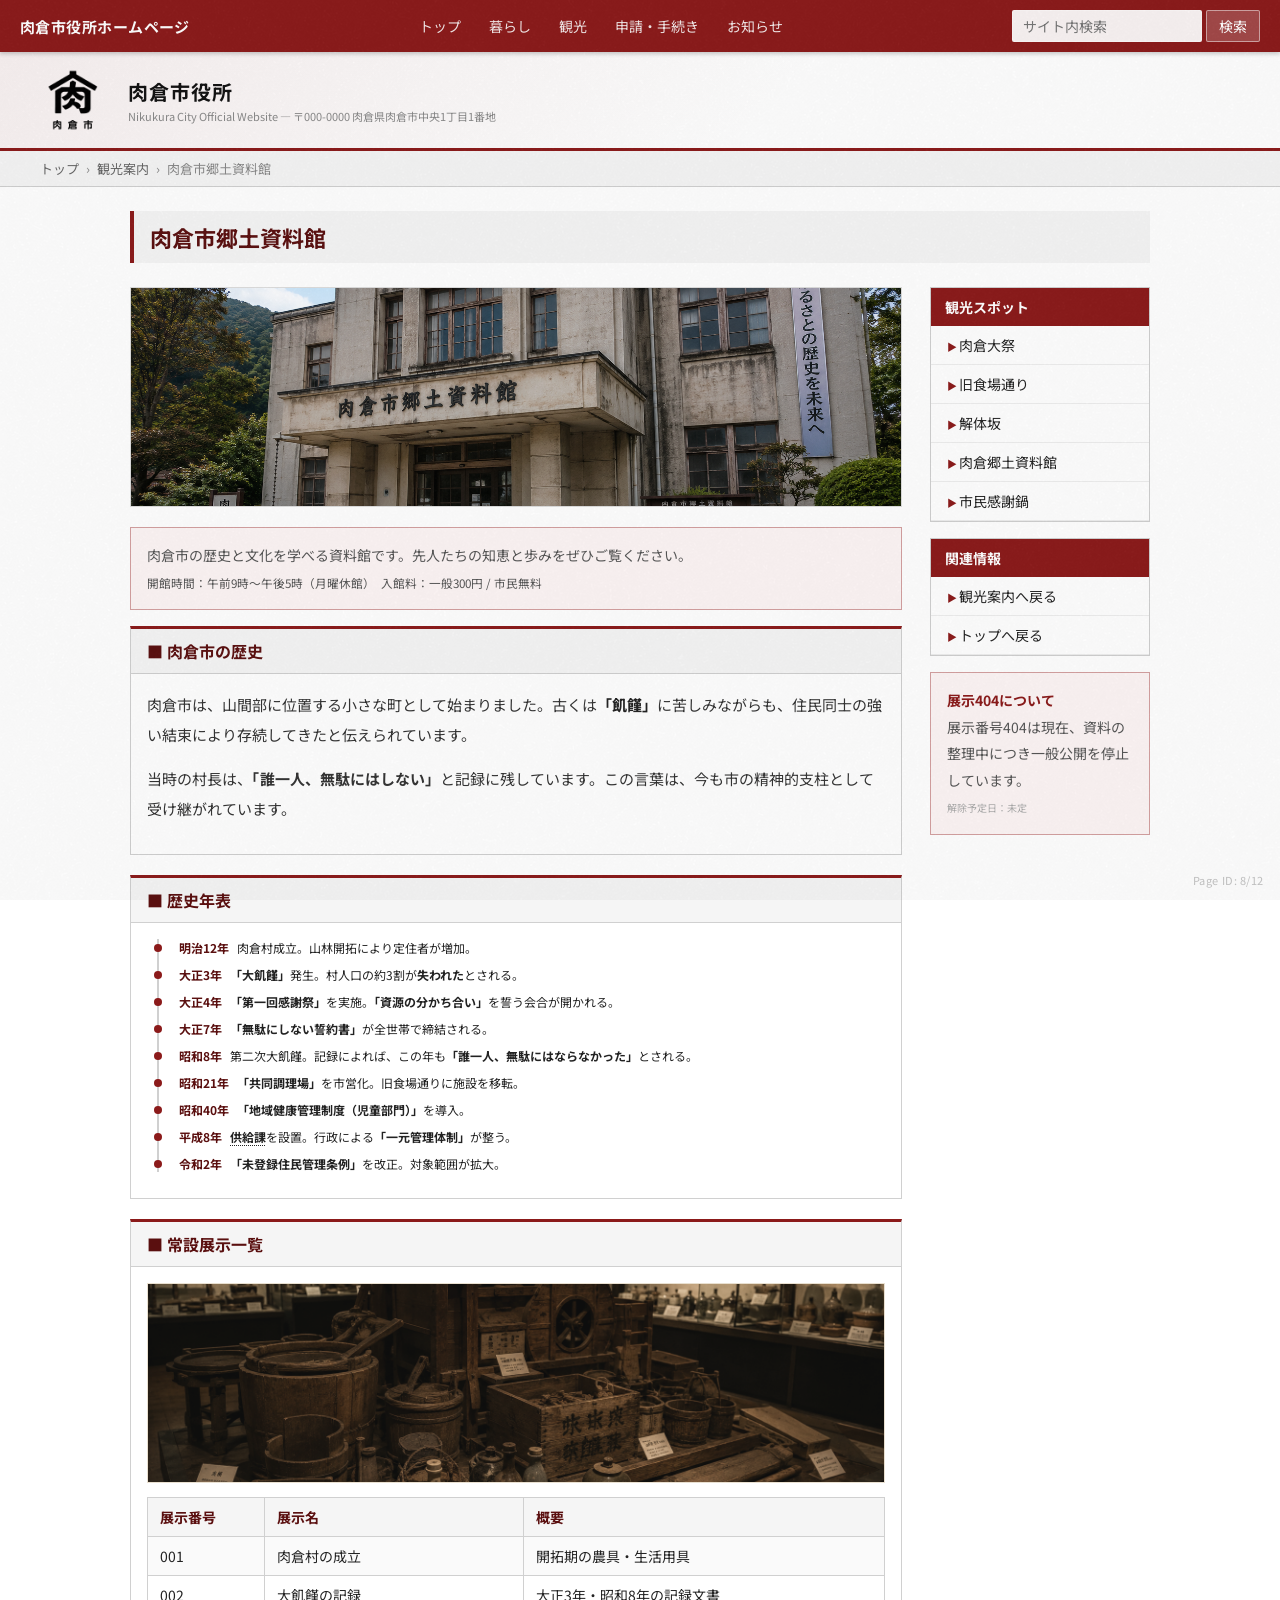
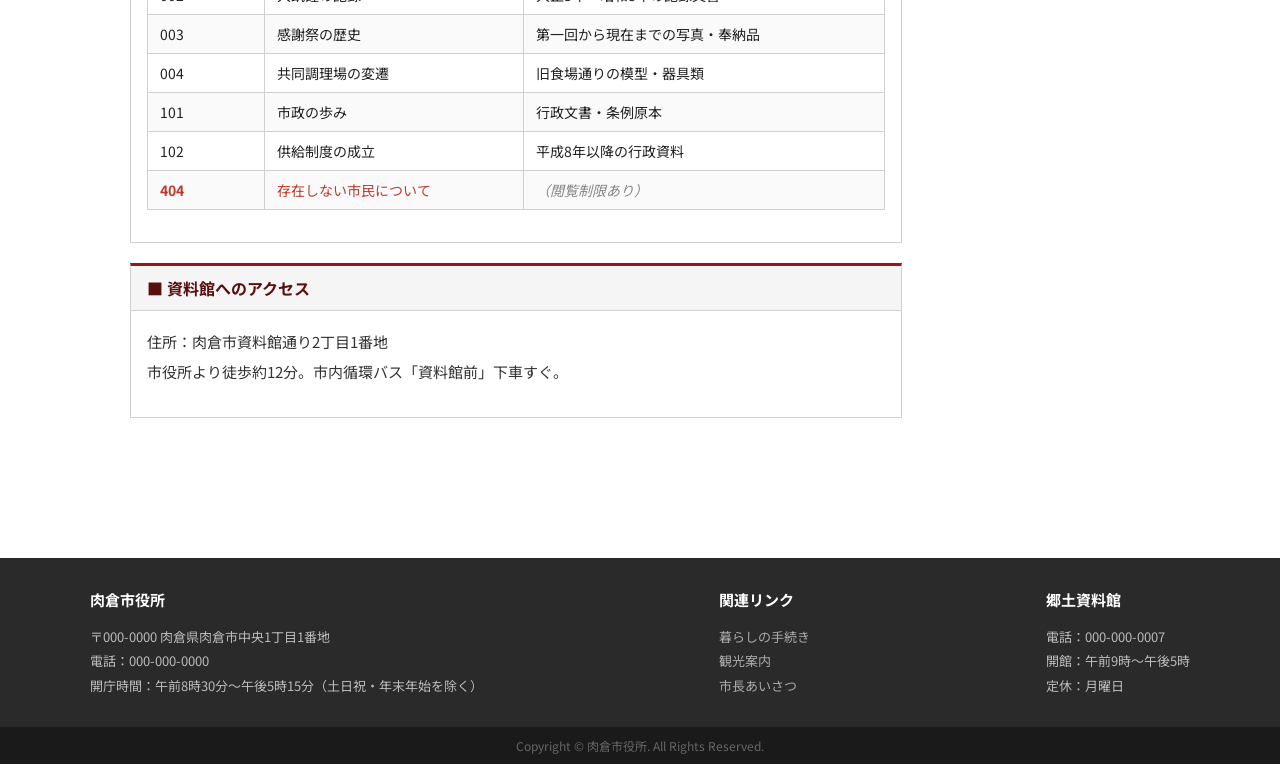
==== archive.html @ 46a36680 "肉倉市役所ホームページ 初回コミット Web ARGサイト「肉倉市役所ホームページ」全12ページ。 HTML/CSS/JSのみで構成。検索キーワードによる隠しページ解放機能付き。  Co-Author" ====
<!DOCTYPE html>
<html lang="ja">
<head>
<meta charset="UTF-8">
<meta name="viewport" content="width=device-width, initial-scale=1.0">
<title>肉倉市郷土資料館｜肉倉市役所</title>
<link rel="stylesheet" href="css/style.css">
<!-- 管理番号: NK-WEB-008 / 担当: 教育課・文化財係 / 公開制限: 検索限定 -->
</head>
<body>

<div id="topbar">
  <a href="index.html" class="site-name" style="text-decoration:none;color:#fff;">肉倉市役所ホームページ</a>
  <nav>
    <a href="index.html">トップ</a>
    <a href="life.html">暮らし</a>
    <a href="tourism.html">観光</a>
    <a href="life.html">申請・手続き</a>
    <a href="index.html#news">お知らせ</a>
  </nav>
  <form id="searchForm">
    <input type="text" id="searchInput" placeholder="サイト内検索">
    <button type="submit">検索</button>
  </form>
</div>

<div id="site-header">
  <a href="index.html" style="display:block;flex-shrink:0;"><img src="img/emblem_b.png" alt="肉倉市章" class="city-emblem-img"></a>
  <div class="header-text">
    <h1>肉倉市役所</h1>
    <p>Nikukura City Official Website — 〒000-0000 肉倉県肉倉市中央1丁目1番地</p>
  </div>
</div>

<div class="breadcrumb">
  <a href="index.html">トップ</a> <span>›</span> <a href="tourism.html">観光案内</a> <span>›</span> 肉倉市郷土資料館
</div>

<div class="page-wrapper">
  <div class="page-title-bar">
    <h2>肉倉市郷土資料館</h2>
  </div>

  <div class="col-layout">
    <div class="main-col">

      <img src="img/archive.png" alt="肉倉市郷土資料館 外観" style="width:100%;height:220px;object-fit:cover;display:block;margin-bottom:20px;border:1px solid #ddd;">
      <div class="notice-box">
        肉倉市の歴史と文化を学べる資料館です。先人たちの知恵と歩みをぜひご覧ください。<br>
        <small>開館時間：午前9時〜午後5時（月曜休館）　入館料：一般300円 / 市民無料</small>
      </div>

      <div class="section-block">
        <h3>■ 肉倉市の歴史</h3>
        <div class="section-content body-text">
          <p>肉倉市は、山間部に位置する小さな町として始まりました。古くは<span class="suspicious">「飢饉」</span>に苦しみながらも、住民同士の強い結束により存続してきたと伝えられています。</p>
          <p>当時の村長は、<strong>「誰一人、無駄にはしない」</strong>と記録に残しています。この言葉は、今も市の精神的支柱として受け継がれています。</p>
        </div>
      </div>

      <div class="section-block">
        <h3>■ 歴史年表</h3>
        <div class="section-content">
          <ul class="timeline">
            <li><span class="year">明治12年</span>肉倉村成立。山林開拓により定住者が増加。</li>
            <li><span class="year">大正3年</span><span class="suspicious">「大飢饉」</span>発生。村人口の約3割が<strong>失われた</strong>とされる。</li>
            <li><span class="year">大正4年</span><span class="suspicious">「第一回感謝祭」</span>を実施。<span class="suspicious">「資源の分かち合い」</span>を誓う会合が開かれる。</li>
            <li><span class="year">大正7年</span><strong>「無駄にしない誓約書」</strong>が全世帯で締結される。</li>
            <li><span class="year">昭和8年</span>第二次大飢饉。記録によれば、この年も<strong>「誰一人、無駄にはならなかった」</strong>とされる。</li>
            <li><span class="year">昭和21年</span><span class="suspicious">「共同調理場」</span>を市営化。旧食場通りに施設を移転。</li>
            <li><span class="year">昭和40年</span><span class="suspicious">「地域健康管理制度（児童部門）」</span>を導入。</li>
            <li><span class="year">平成8年</span><span class="kw">供給課</span>を設置。行政による<span class="suspicious">「一元管理体制」</span>が整う。</li>
            <li><span class="year">令和2年</span><span class="suspicious">「未登録住民管理条例」</span>を改正。対象範囲が拡大。</li>
          </ul>
        </div>
      </div>

      <div class="section-block">
        <h3>■ 常設展示一覧</h3>
        <div class="section-content">
          <img src="img/exhibit.png" alt="展示物の一部（撮影：文化財係）" style="width:100%;height:200px;object-fit:cover;display:block;margin-bottom:14px;border:1px solid #ddd;filter:sepia(0.3)contrast(0.9);">

          <table class="admin-table">
            <tr><th>展示番号</th><th>展示名</th><th>概要</th></tr>
            <tr><td>001</td><td>肉倉村の成立</td><td>開拓期の農具・生活用具</td></tr>
            <tr><td>002</td><td>大飢饉の記録</td><td>大正3年・昭和8年の記録文書</td></tr>
            <tr><td>003</td><td>感謝祭の歴史</td><td>第一回から現在までの写真・奉納品</td></tr>
            <tr><td>004</td><td>共同調理場の変遷</td><td>旧食場通りの模型・器具類</td></tr>
            <tr><td>101</td><td>市政の歩み</td><td>行政文書・条例原本</td></tr>
            <tr><td>102</td><td>供給制度の成立</td><td>平成8年以降の行政資料</td></tr>
            <tr>
              <td style="color:#c0392b;font-weight:700;">404</td>
              <td style="color:#c0392b;">存在しない市民について</td>
              <td style="color:#888;font-style:italic;">（閲覧制限あり）</td>
            </tr>
          </table>
        </div>
      </div>

      <div class="section-block">
        <h3>■ 資料館へのアクセス</h3>
        <div class="section-content body-text">
          <p>住所：肉倉市資料館通り2丁目1番地<br>
          市役所より徒歩約12分。市内循環バス「資料館前」下車すぐ。</p>
        </div>
      </div>

    </div>

    <div class="side-col">
      <div class="side-menu">
        <h4>観光スポット</h4>
        <ul>
          <li><a href="tourism.html">肉倉大祭</a></li>
          <li><a href="tourism.html">旧食場通り</a></li>
          <li><a href="tourism.html">解体坂</a></li>
          <li><a href="#">肉倉郷土資料館</a></li>
          <li><a href="tourism.html">市民感謝鍋</a></li>
        </ul>
      </div>
      <div class="side-menu">
        <h4>関連情報</h4>
        <ul>
          <li><a href="tourism.html">観光案内へ戻る</a></li>
          <li><a href="index.html">トップへ戻る</a></li>
        </ul>
      </div>
      <div class="notice-box">
        <strong>展示404について</strong><br>
        展示番号404は現在、資料の整理中につき一般公開を停止しています。<br>
        <span style="font-size:10px;color:#aaa;">解除予定日：未定</span>
      </div>
    </div>
  </div>

</div>

<footer>
  <div class="footer-inner">
    <div>
      <h4>肉倉市役所</h4>
      〒000-0000 肉倉県肉倉市中央1丁目1番地<br>
      電話：000-000-0000<br>
      開庁時間：午前8時30分〜午後5時15分（土日祝・年末年始を除く）
    </div>
    <div>
      <h4>関連リンク</h4>
      <a href="life.html">暮らしの手続き</a><br>
      <a href="tourism.html">観光案内</a><br>
      <a href="mayor.html">市長あいさつ</a>
    </div>
    <div>
      <h4>郷土資料館</h4>
      電話：000-000-0007<br>
      開館：午前9時〜午後5時<br>
      定休：月曜日
    </div>
  </div>
</footer>
<div class="footer-bottom">Copyright © 肉倉市役所. All Rights Reserved.</div>

<div class="page-number">Page ID: 8/12</div>
<script src="js/search.js"></script>
</body>
</html>
---- css/style.css ----
@import url('https://fonts.googleapis.com/css2?family=Noto+Sans+JP:wght@400;500;700&display=swap');

*, *::before, *::after {
  box-sizing: border-box;
  margin: 0;
  padding: 0;
}

/* ノイズテクスチャを全ページに薄く重ねる */
body::after {
  content: "";
  position: fixed;
  inset: 0;
  background: url('../img/noise.png') repeat;
  opacity: 0.04;
  pointer-events: none;
  z-index: 9990;
}

:root {
  --main: #8b1a1a;
  --main-dark: #5a0f0f;
  --main-light: #c0392b;
  --sub: #f5f5f5;
  --border: #d0d0d0;
  --text: #222;
  --text-light: #555;
  --admin-blue: #1a4f8b;
  --admin-green: #2d6a4f;
  --link: #1a5276;
}

html {
  font-family: "Noto Sans JP", "Yu Gothic", "Meiryo", sans-serif;
  font-size: 16px;
  color: var(--text);
  background: #fff;
}

a {
  color: var(--link);
  text-decoration: none;
}
a:hover {
  text-decoration: underline;
}

/* ===== TOPBAR ===== */
#topbar {
  background: var(--main);
  color: #fff;
  padding: 0 20px;
  display: flex;
  align-items: center;
  justify-content: space-between;
  height: 52px;
  font-size: 14px;
  position: sticky;
  top: 0;
  z-index: 100;
  box-shadow: 0 2px 4px rgba(0,0,0,0.2);
}

#topbar .site-name {
  font-size: 15px;
  font-weight: 700;
  white-space: nowrap;
  color: #fff;
  letter-spacing: 0.03em;
}

#topbar nav {
  display: flex;
  gap: 4px;
  align-items: center;
}

#topbar nav a {
  color: #fff;
  padding: 5px 12px;
  font-size: 14px;
  border-radius: 2px;
  white-space: nowrap;
  opacity: 0.9;
}
#topbar nav a:hover {
  background: rgba(255,255,255,0.15);
  text-decoration: none;
  opacity: 1;
}

/* ===== SEARCH FORM ===== */
#searchForm {
  display: flex;
  align-items: center;
  gap: 4px;
}

#searchInput {
  padding: 5px 10px;
  font-size: 14px;
  border: 1px solid rgba(255,255,255,0.5);
  border-radius: 2px;
  background: rgba(255,255,255,0.95);
  color: #333;
  width: 190px;
  font-family: inherit;
}
#searchInput:focus {
  outline: none;
  border-color: #fff;
  background: #fff;
}

#searchForm button {
  padding: 5px 12px;
  font-size: 14px;
  background: rgba(255,255,255,0.2);
  color: #fff;
  border: 1px solid rgba(255,255,255,0.5);
  border-radius: 2px;
  cursor: pointer;
  font-family: inherit;
}
#searchForm button:hover {
  background: rgba(255,255,255,0.35);
}

/* ===== HEADER BELOW TOPBAR ===== */
#site-header {
  background: linear-gradient(135deg, #f8f1f1 0%, #fff 60%);
  border-bottom: 3px solid var(--main);
  padding: 16px 40px;
  display: flex;
  align-items: center;
  gap: 24px;
}

.city-emblem-img {
  width: 64px;
  height: 64px;
  object-fit: contain;
  display: block;
}

#site-header .header-text h1 {
  font-size: 20px;
  font-weight: 700;
  color: #111;
  letter-spacing: 0.05em;
}
#site-header .header-text p {
  font-size: 11px;
  color: #888;
  margin-top: 2px;
}

/* ===== BREADCRUMB ===== */
.breadcrumb {
  background: var(--sub);
  border-bottom: 1px solid var(--border);
  padding: 8px 40px;
  font-size: 13px;
  color: #888;
}
.breadcrumb a {
  color: #666;
}
.breadcrumb span {
  margin: 0 4px;
}

/* ===== PAGE LAYOUT ===== */
.page-wrapper {
  max-width: 1100px;
  margin: 0 auto;
  padding: 24px 40px 80px;
}

.page-title-bar {
  background: var(--sub);
  border-left: 4px solid var(--main);
  padding: 10px 16px;
  margin-bottom: 24px;
}
.page-title-bar h2 {
  font-size: 22px;
  font-weight: 700;
  color: var(--main-dark);
}

/* ===== TWO COLUMN ===== */
.col-layout {
  display: flex;
  gap: 28px;
}

.main-col {
  flex: 1;
  min-width: 0;
}

.side-col {
  width: 220px;
  flex-shrink: 0;
}

/* ===== SECTION BLOCK ===== */
.section-block {
  border: 1px solid var(--border);
  border-top: 3px solid var(--main);
  margin-bottom: 20px;
  background: #fff;
}
.section-block h3 {
  background: var(--sub);
  border-bottom: 1px solid var(--border);
  padding: 10px 16px;
  font-size: 16px;
  font-weight: 700;
  color: var(--main-dark);
}
.section-block .section-content {
  padding: 16px;
}

/* ===== NEWS LIST ===== */
.news-list {
  list-style: none;
}
.news-list li {
  border-bottom: 1px solid #eee;
  padding: 10px 0;
  display: flex;
  gap: 12px;
  align-items: baseline;
  font-size: 15px;
}
.news-list li:last-child {
  border-bottom: none;
}
.news-list .date {
  color: #777;
  font-size: 13px;
  white-space: nowrap;
}
.news-list .tag {
  font-size: 12px;
  padding: 2px 6px;
  border-radius: 2px;
  white-space: nowrap;
}
.tag-important {
  background: #c0392b;
  color: #fff;
}
.tag-info {
  background: var(--admin-blue);
  color: #fff;
}
.tag-notice {
  background: var(--admin-green);
  color: #fff;
}

/* ===== MAIN VISUAL ===== */
.main-visual {
  background: linear-gradient(180deg, #e8d5d5 0%, #f0e8e8 100%);
  height: 200px;
  display: flex;
  align-items: center;
  justify-content: center;
  border: 1px solid var(--border);
  margin-bottom: 20px;
  position: relative;
  overflow: hidden;
}
.main-visual .catchcopy {
  text-align: center;
  z-index: 1;
}
.main-visual .catchcopy p {
  font-size: 18px;
  font-weight: 700;
  color: var(--main-dark);
  letter-spacing: 0.08em;
  text-shadow: 0 1px 2px rgba(255,255,255,0.8);
}
.main-visual .catchcopy small {
  font-size: 12px;
  color: #666;
  display: block;
  margin-top: 4px;
}
.main-visual::before {
  content: "";
  position: absolute;
  inset: 0;
  background: repeating-linear-gradient(
    90deg,
    transparent,
    transparent 40px,
    rgba(139,26,26,0.03) 40px,
    rgba(139,26,26,0.03) 41px
  );
}

/* ===== CARD GRID ===== */
.card-grid {
  display: grid;
  grid-template-columns: repeat(3, 1fr);
  gap: 14px;
  margin-bottom: 20px;
}

.card {
  border: 1px solid var(--border);
  border-top: 3px solid var(--main);
  padding: 14px;
  background: #fff;
  text-align: center;
}
.card .card-icon {
  font-size: 28px;
  margin-bottom: 8px;
}
.card h4 {
  font-size: 15px;
  font-weight: 700;
  color: var(--main-dark);
  margin-bottom: 6px;
}
.card p {
  font-size: 13px;
  color: #777;
  line-height: 1.7;
}
.card a.card-link {
  display: block;
  margin-top: 8px;
  font-size: 13px;
  color: var(--link);
}

/* ===== SIDE MENU ===== */
.side-menu {
  border: 1px solid var(--border);
  margin-bottom: 16px;
}
.side-menu h4 {
  background: var(--main);
  color: #fff;
  padding: 9px 14px;
  font-size: 14px;
  font-weight: 700;
}
.side-menu ul {
  list-style: none;
}
.side-menu ul li a {
  display: block;
  padding: 9px 16px;
  font-size: 14px;
  border-bottom: 1px solid #eee;
  color: var(--text);
}
.side-menu ul li a::before {
  content: "▶ ";
  font-size: 10px;
  color: var(--main);
}
.side-menu ul li a:hover {
  background: var(--sub);
  text-decoration: none;
}

/* ===== NOTICE BOX ===== */
.notice-box {
  border: 1px solid #d4a0a0;
  background: #fdf5f5;
  padding: 14px 16px;
  margin-bottom: 16px;
  font-size: 14px;
  color: #555;
  line-height: 1.9;
}
.notice-box strong {
  color: var(--main);
}

/* ===== TABLE ===== */
.admin-table {
  width: 100%;
  border-collapse: collapse;
  font-size: 14px;
  margin-bottom: 16px;
}
.admin-table th {
  background: var(--sub);
  border: 1px solid var(--border);
  padding: 9px 12px;
  text-align: left;
  font-weight: 700;
  color: var(--main-dark);
}
.admin-table td {
  border: 1px solid var(--border);
  padding: 9px 12px;
  vertical-align: top;
}
.admin-table tr:nth-child(even) td {
  background: #fafafa;
}

/* ===== BODY TEXT ===== */
.body-text {
  font-size: 15px;
  line-height: 2;
  color: #333;
}
.body-text p {
  margin-bottom: 14px;
}
.body-text ul {
  margin: 10px 0 14px 22px;
}
.body-text ul li {
  margin-bottom: 6px;
}
.body-text h3 {
  font-size: 16px;
  font-weight: 700;
  color: var(--main-dark);
  border-bottom: 1px solid var(--border);
  padding-bottom: 4px;
  margin: 20px 0 12px;
}

/* ===== FOOTER ===== */
footer {
  background: #2a2a2a;
  color: #bbb;
  padding: 28px 40px;
  font-size: 13px;
  line-height: 1.9;
  margin-top: 40px;
}
footer .footer-inner {
  max-width: 1100px;
  margin: 0 auto;
  display: flex;
  justify-content: space-between;
  gap: 40px;
}
footer h4 {
  color: #fff;
  font-size: 15px;
  margin-bottom: 10px;
}
footer a {
  color: #aaa;
}
.footer-bottom {
  background: #1a1a1a;
  text-align: center;
  padding: 10px;
  font-size: 12px;
  color: #666;
}

/* ===== PAGE NUMBER ===== */
.page-number {
  position: fixed;
  right: 16px;
  bottom: 12px;
  font-size: 11px;
  color: #aaa;
  opacity: 0.7;
  letter-spacing: 0.05em;
  z-index: 50;
  user-select: none;
}

/* ===== DOCUMENT STYLE (for hidden pages) ===== */
.doc-header {
  border: 1px solid var(--border);
  background: #f9f9f9;
  padding: 12px 16px;
  margin-bottom: 20px;
  font-size: 11px;
  color: #666;
}
.doc-header .doc-title {
  font-size: 16px;
  font-weight: 700;
  color: #222;
  margin-bottom: 4px;
}
.doc-header .doc-meta {
  display: flex;
  gap: 20px;
  flex-wrap: wrap;
}

.classified-banner {
  background: var(--main);
  color: #fff;
  text-align: center;
  padding: 6px;
  font-size: 11px;
  font-weight: 700;
  letter-spacing: 0.1em;
  margin-bottom: 16px;
}

/* ===== KEYWORD HIGHLIGHT ===== */
/* 検索キーワード：太字＋下線でさりげなく目立たせる */
.kw {
  font-weight: 700;
  text-decoration: underline;
  text-decoration-style: dotted;
  text-underline-offset: 3px;
  color: inherit;
  cursor: default;
}
/* 怪しいワード：鍵カッコ付きで太字 */
.suspicious {
  font-weight: 700;
  color: #222;
}

/* ===== GLITCH / HORROR EFFECTS ===== */
.redtext {
  color: #c0392b;
  font-weight: 700;
}

.faded-text {
  color: #ccc;
  font-size: 11px;
}

.hidden-hint {
  color: #f5f5f5;
  font-size: 11px;
  user-select: text;
  cursor: default;
}
.hidden-hint:hover {
  color: #999;
}

.glitch-text {
  animation: glitch 0.3s infinite;
}

@keyframes glitch {
  0%   { transform: translate(0); }
  25%  { transform: translate(-1px, 1px); }
  50%  { transform: translate(1px, -1px); }
  75%  { transform: translate(-1px, -1px); }
  100% { transform: translate(0); }
}

/* ===== MISSING PAGE EFFECTS ===== */
#missing-content {
  display: none;
}
#missing-deleted-msg {
  text-align: center;
  padding: 60px 20px;
  font-size: 18px;
  color: #999;
}

/* ===== 404 PAGE ===== */
#not404-phase1 {
  text-align: center;
  padding: 60px 20px;
}
#not404-phase1 h2 {
  font-size: 72px;
  color: #ddd;
  font-weight: 700;
}
#not404-phase1 p {
  color: #999;
  font-size: 14px;
  margin-top: 8px;
}

#not404-phase2 {
  display: none;
}

.scan-line {
  position: fixed;
  top: 0;
  left: 0;
  right: 0;
  height: 2px;
  background: rgba(139,26,26,0.4);
  animation: scan 3s linear infinite;
  pointer-events: none;
  z-index: 9999;
  display: none;
}

@keyframes scan {
  from { top: 0; }
  to   { top: 100vh; }
}

.system-alert {
  position: fixed;
  bottom: 48px;
  left: 50%;
  transform: translateX(-50%);
  background: var(--main-dark);
  color: #fff;
  padding: 10px 24px;
  font-size: 12px;
  border: 1px solid var(--main-light);
  z-index: 200;
  display: none;
  white-space: nowrap;
  box-shadow: 0 0 20px rgba(139,26,26,0.6);
  animation: pulse-border 1s infinite;
}
@keyframes pulse-border {
  0%, 100% { border-color: var(--main-light); }
  50%       { border-color: #fff; }
}

/* timeline */
.timeline {
  list-style: none;
  border-left: 2px solid var(--border);
  margin-left: 10px;
  padding-left: 20px;
}
.timeline li {
  position: relative;
  margin-bottom: 10px;
  font-size: 12px;
}
.timeline li::before {
  content: "";
  position: absolute;
  left: -25px;
  top: 5px;
  width: 8px;
  height: 8px;
  border-radius: 50%;
  background: var(--main);
}
.timeline .year {
  font-weight: 700;
  color: var(--main-dark);
  margin-right: 8px;
}

/* log table */
.log-table {
  width: 100%;
  border-collapse: collapse;
  font-size: 14px;
  font-family: "Courier New", monospace;
}
.log-table td {
  padding: 8px 12px;
  border-bottom: 1px solid #eee;
}
.log-table .time {
  color: #888;
  white-space: nowrap;
  width: 70px;
}
.log-table .log-text {
  color: #333;
}
.log-table tr.warning .log-text {
  color: var(--main);
  font-weight: 700;
}

/* missing list */
.missing-table {
  width: 100%;
  border-collapse: collapse;
  font-size: 15px;
}
.missing-table th {
  background: #222;
  color: #fff;
  padding: 10px 14px;
  text-align: left;
}
.missing-table td {
  padding: 10px 14px;
  border-bottom: 1px solid #333;
  background: #111;
  color: #ccc;
}
.missing-table .status-done {
  color: var(--main-light);
}
.missing-table .status-hold {
  color: #aaa;
}
.missing-table .status-unknown {
  color: #555;
}
.missing-table tr.you-row td {
  color: #fff;
  background: #1a0000;
  animation: blink-row 1.5s infinite;
}
@keyframes blink-row {
  0%, 100% { background: #1a0000; }
  50%       { background: #2a0000; }
}

/* internal doc */
.internal-warning {
  border: 2px solid var(--main);
  padding: 14px;
  background: #fff8f8;
  margin-bottom: 20px;
  font-size: 14px;
  color: #333;
}
.internal-warning strong {
  display: block;
  font-size: 16px;
  color: var(--main);
  margin-bottom: 6px;
}

.directive-list {
  list-style: none;
  border: 1px solid #ddd;
  font-size: 14px;
}
.directive-list li {
  padding: 12px 16px;
  border-bottom: 1px solid #eee;
  line-height: 1.9;
}
.directive-list li:last-child {
  border-bottom: none;
}
.directive-num {
  display: inline-block;
  background: var(--main);
  color: #fff;
  font-size: 12px;
  padding: 2px 8px;
  margin-right: 8px;
  border-radius: 2px;
}

/* phase2 content for not404 */
.checklist {
  list-style: none;
  font-size: 13px;
  font-family: "Courier New", monospace;
  margin: 12px 0;
  color: #444;
}
.checklist li {
  padding: 4px 0;
  border-bottom: 1px solid #eee;
}
.checklist li::before {
  content: "✓ ";
  color: var(--main);
}

.result-box {
  background: #111;
  color: #ccc;
  padding: 16px;
  font-family: "Courier New", monospace;
  font-size: 12px;
  margin: 16px 0;
  border-left: 3px solid var(--main);
}
.result-box .result-label {
  color: #888;
  margin-bottom: 4px;
}
.result-box .result-value {
  color: #ff6b6b;
  font-size: 14px;
  font-weight: 700;
}

/* search-none */
.search-none-box {
  text-align: center;
  padding: 60px 20px;
}
.search-none-box h2 {
  font-size: 18px;
  color: #555;
  margin-bottom: 12px;
}
.search-none-box p {
  font-size: 13px;
  color: #888;
  margin-bottom: 6px;
}
.search-none-box .ominous {
  font-size: 12px;
  color: #bbb;
  margin-top: 20px;
  font-style: italic;
}

/* responsive rough */
@media (max-width: 700px) {
  .col-layout { flex-direction: column; }
  .side-col { width: 100%; }
  .card-grid { grid-template-columns: 1fr 1fr; }
  .page-wrapper { padding: 16px 16px 80px; }
  #site-header { padding: 12px 16px; }
  #topbar nav { display: none; }
  #searchInput { width: 110px; }
}
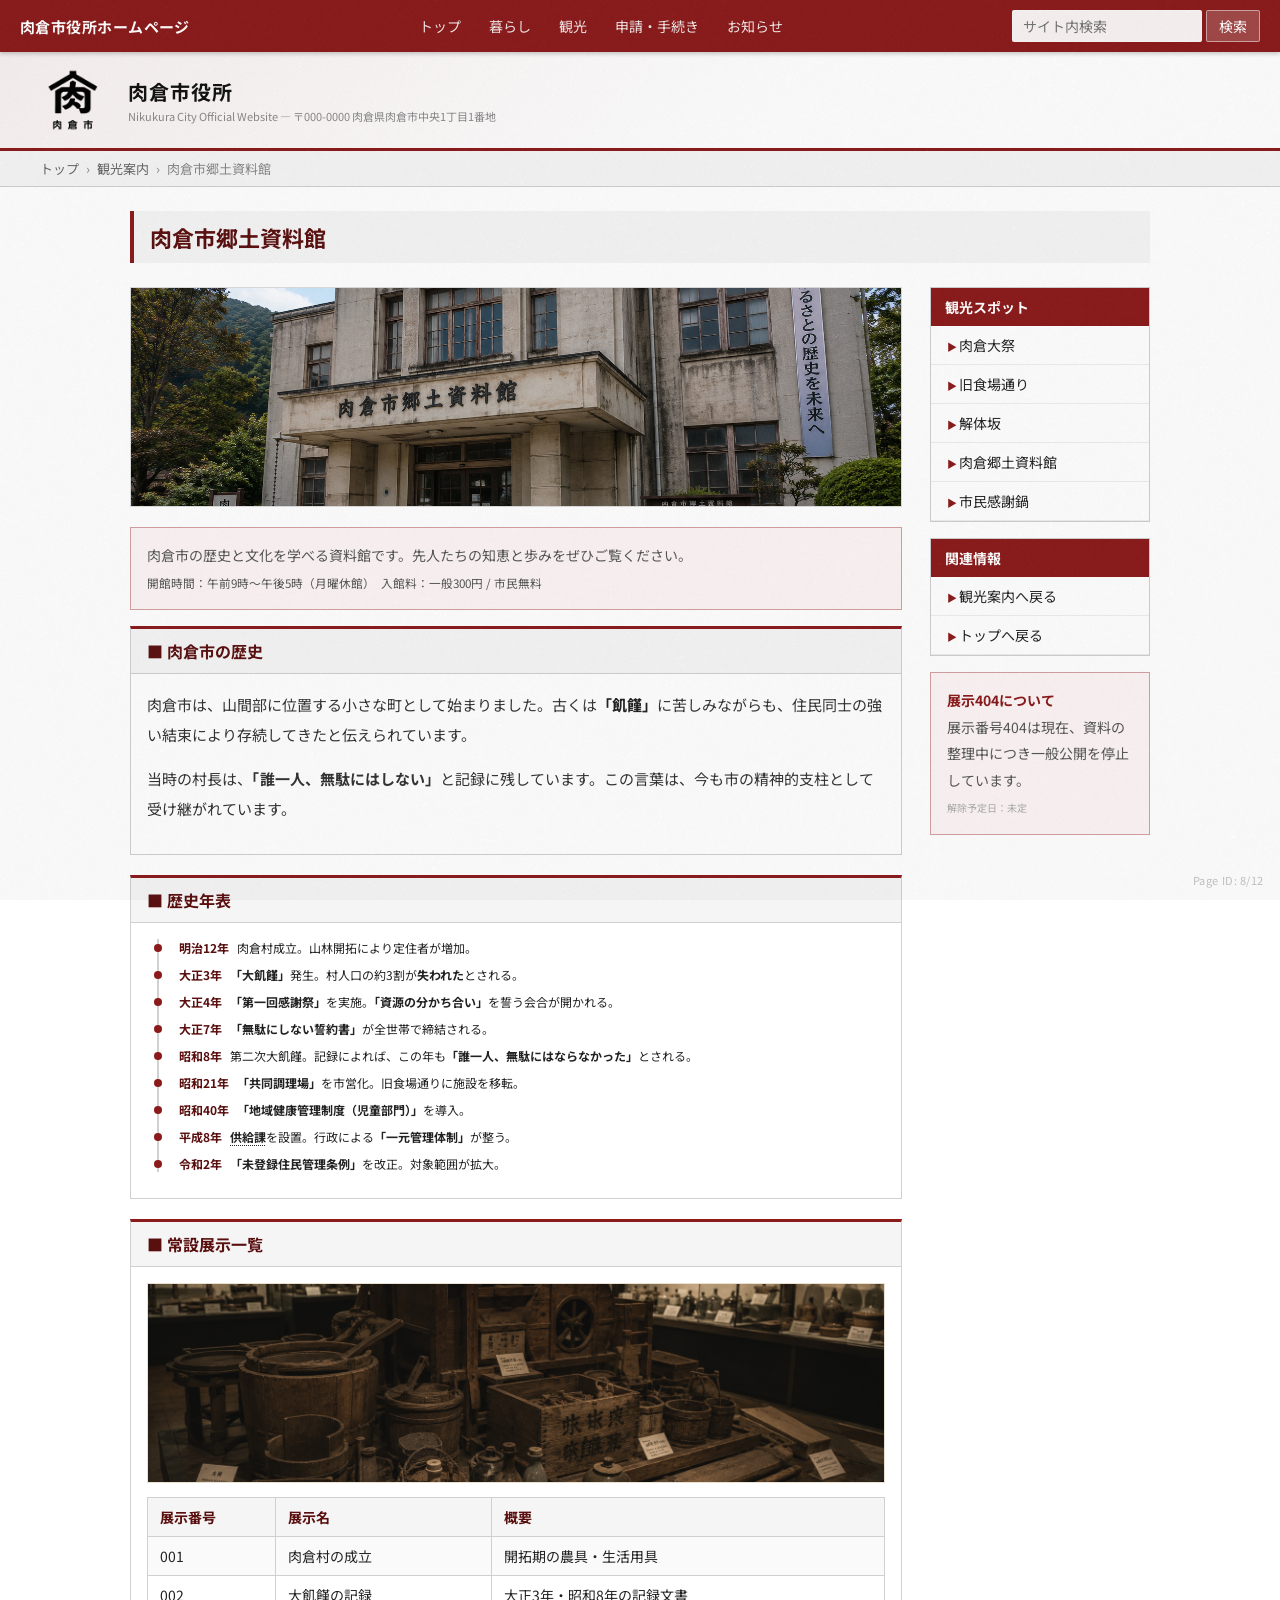
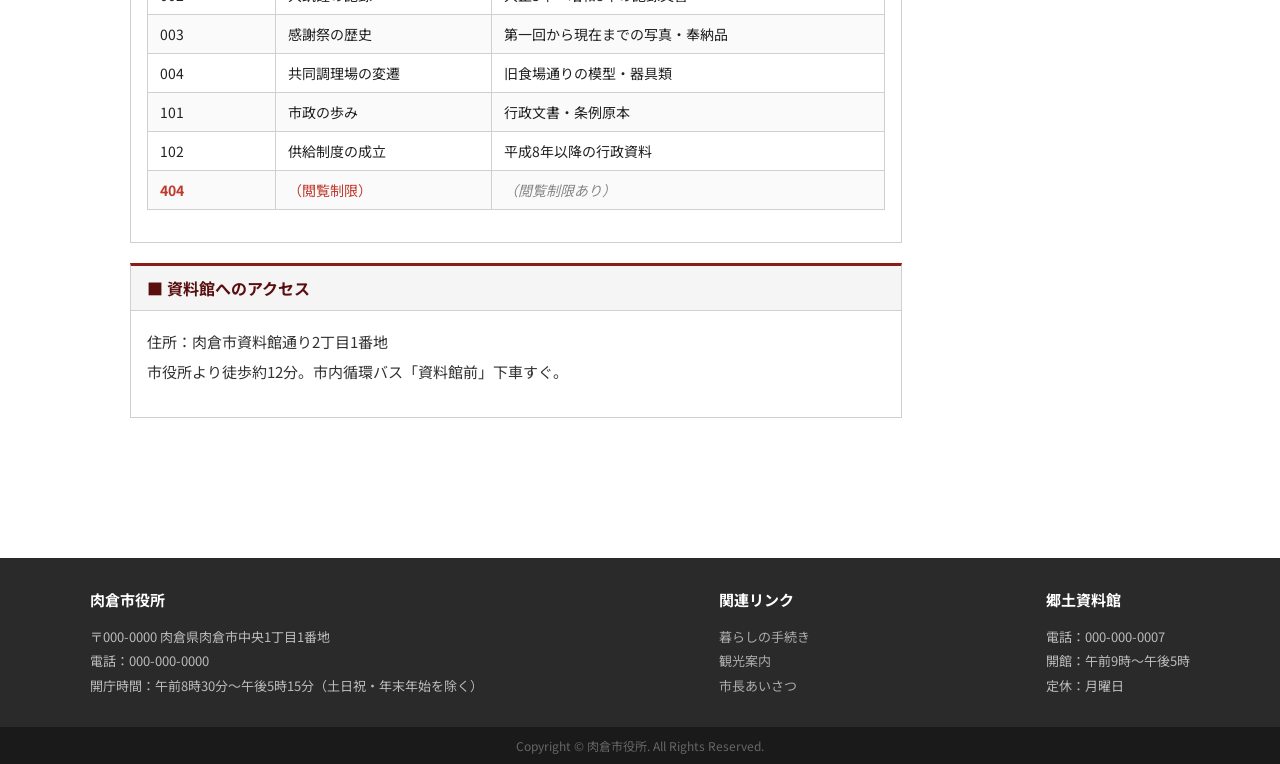
==== commit 8921ad73: "赤印スタンプ削除・「存在しない市民」ワードをmissing/not-404の2ページのみに限定 Co-Authored-By: Claude Sonnet 4.6 <noreply@anthropic" ====
--- a/archive.html
+++ b/archive.html
@@ -5,6 +5,17 @@
 <meta name="viewport" content="width=device-width, initial-scale=1.0">
 <title>肉倉市郷土資料館｜肉倉市役所</title>
 <link rel="stylesheet" href="css/style.css">
+  <meta property="og:type" content="website">
+  <meta property="og:site_name" content="肉倉市役所ホームページ">
+  <meta property="og:url" content="https://takabotakebo.github.io/shishikurashi/archive.html">
+  <meta property="og:title" content="肉倉市郷土資料館｜肉倉市役所">
+  <meta property="og:description" content="肉倉市の歴史と文化を学べる郷土資料館の公式ページです。">
+  <meta property="og:image" content="https://takabotakebo.github.io/shishikurashi/img/hero.png">
+  <meta property="og:locale" content="ja_JP">
+  <meta name="twitter:card" content="summary_large_image">
+  <meta name="twitter:title" content="肉倉市郷土資料館｜肉倉市役所">
+  <meta name="twitter:description" content="肉倉市の歴史と文化を学べる郷土資料館の公式ページです。">
+  <meta name="twitter:image" content="https://takabotakebo.github.io/shishikurashi/img/hero.png">
 <!-- 管理番号: NK-WEB-008 / 担当: 教育課・文化財係 / 公開制限: 検索限定 -->
 </head>
 <body>
@@ -90,7 +101,7 @@
             <tr><td>102</td><td>供給制度の成立</td><td>平成8年以降の行政資料</td></tr>
             <tr>
               <td style="color:#c0392b;font-weight:700;">404</td>
-              <td style="color:#c0392b;">存在しない市民について</td>
+              <td style="color:#c0392b;">（閲覧制限）</td>
               <td style="color:#888;font-style:italic;">（閲覧制限あり）</td>
             </tr>
           </table>
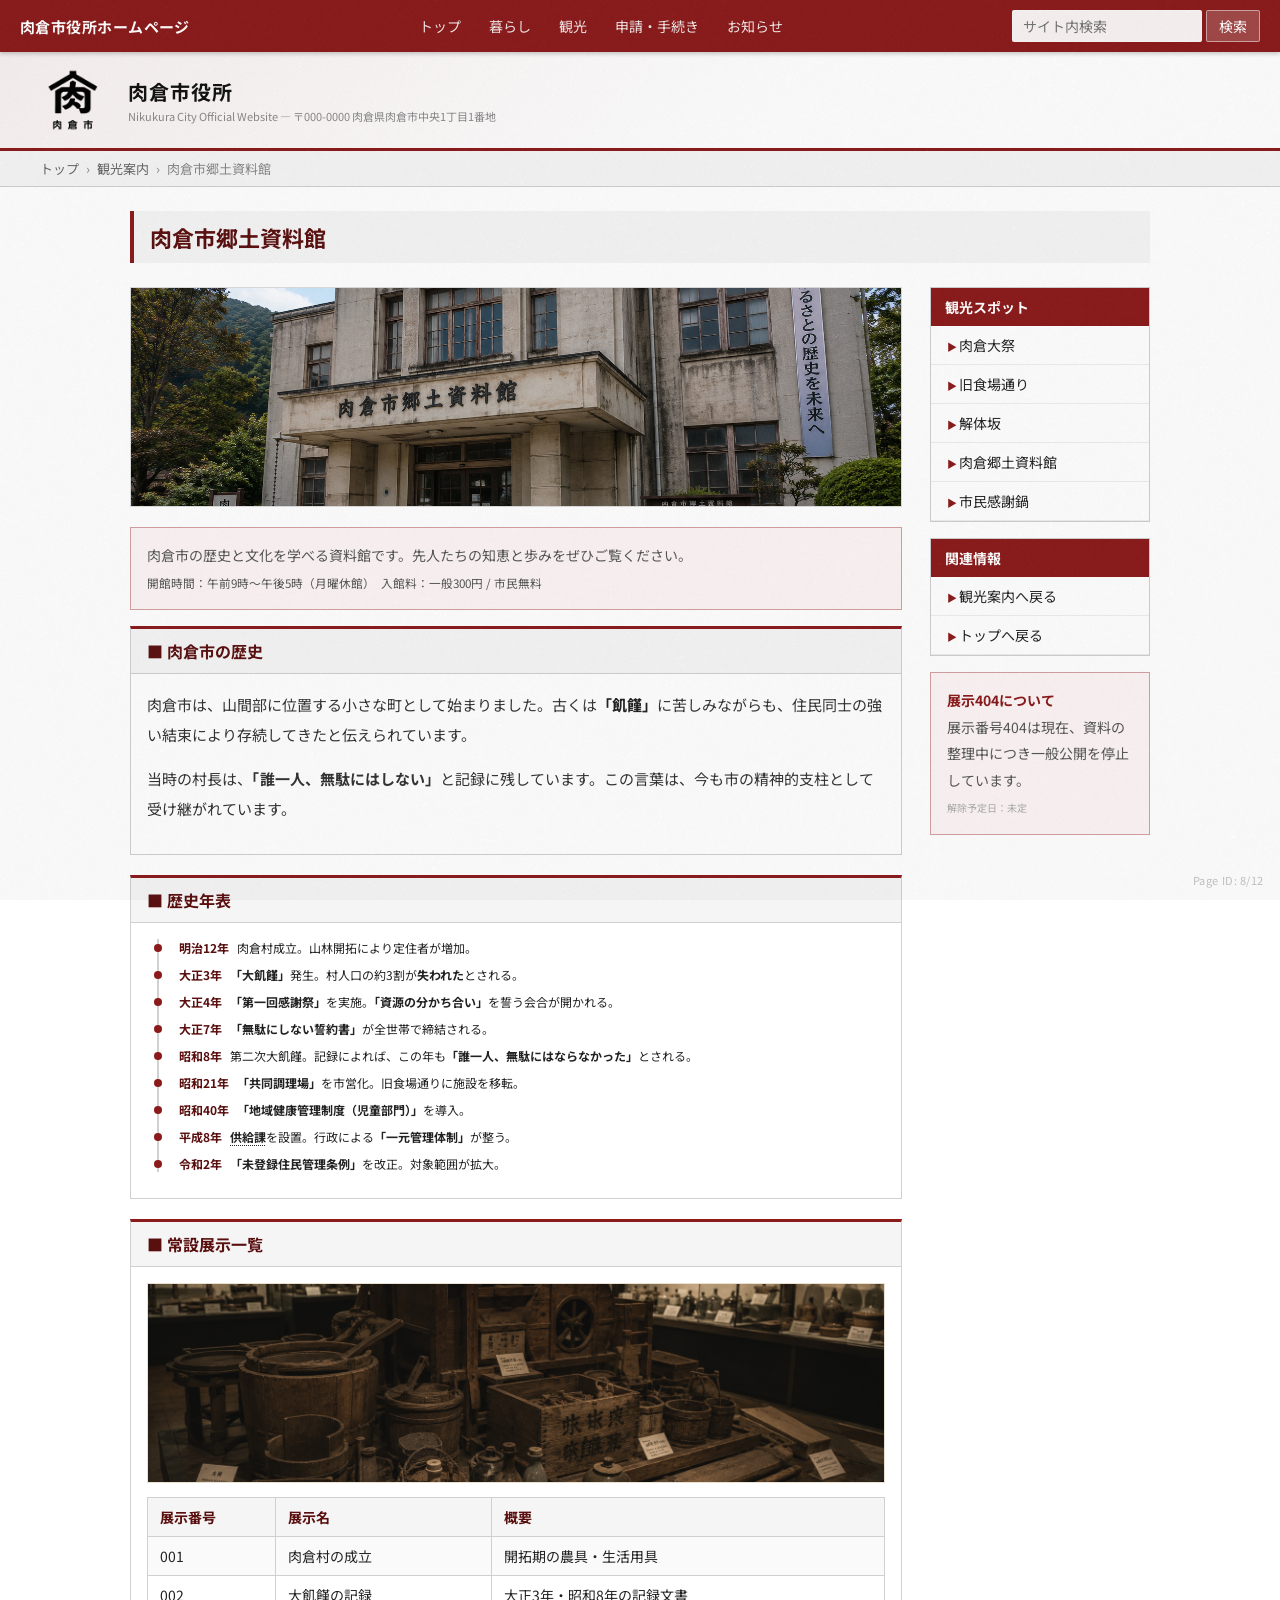
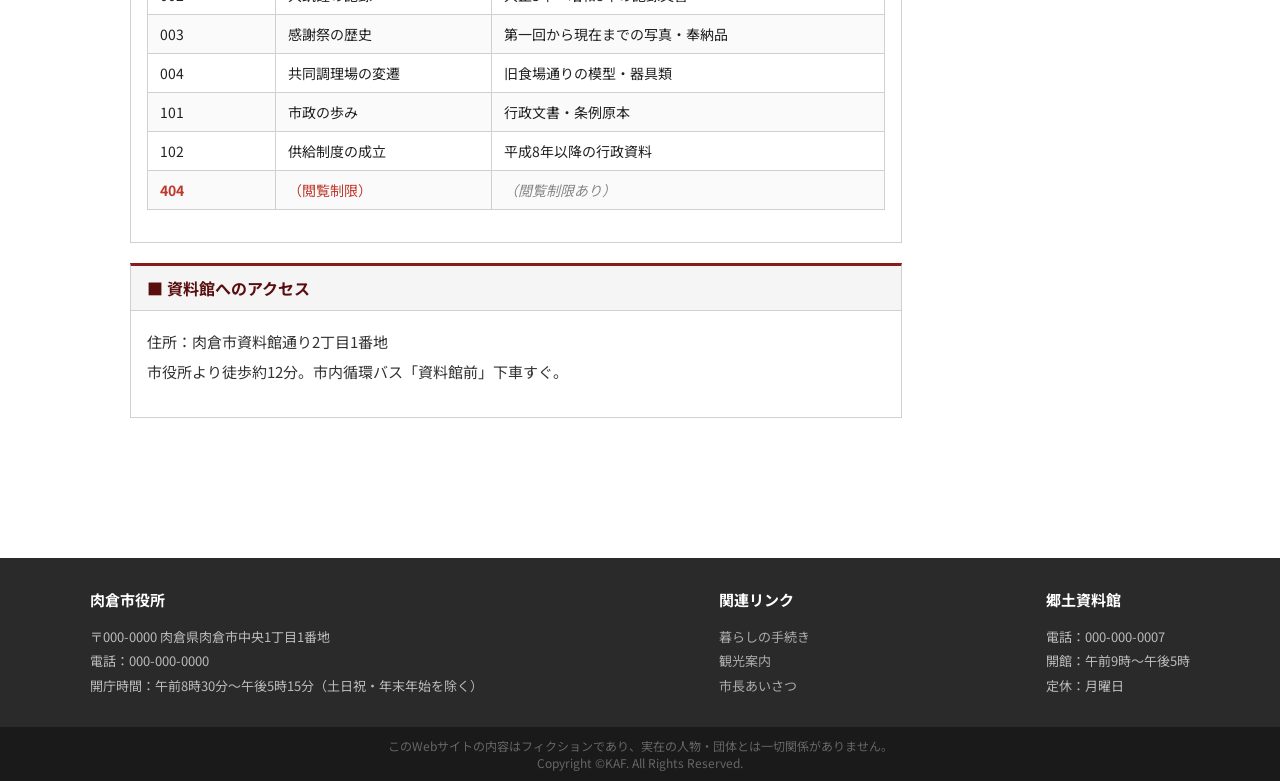
==== commit 84f1784c: "全ページのフッターにフィクション表記とCopyrightをKAFに変更 Co-Authored-By: Claude Sonnet 4.6 <noreply@anthropic.com>" ====
--- a/archive.html
+++ b/archive.html
@@ -10,12 +10,12 @@
   <meta property="og:url" content="https://takabotakebo.github.io/shishikurashi/archive.html">
   <meta property="og:title" content="肉倉市郷土資料館｜肉倉市役所">
   <meta property="og:description" content="肉倉市の歴史と文化を学べる郷土資料館の公式ページです。">
-  <meta property="og:image" content="https://takabotakebo.github.io/shishikurashi/img/hero.png">
+  <meta property="og:image" content="https://takabotakebo.github.io/shishikurashi/img/ogp.png">
   <meta property="og:locale" content="ja_JP">
   <meta name="twitter:card" content="summary_large_image">
   <meta name="twitter:title" content="肉倉市郷土資料館｜肉倉市役所">
   <meta name="twitter:description" content="肉倉市の歴史と文化を学べる郷土資料館の公式ページです。">
-  <meta name="twitter:image" content="https://takabotakebo.github.io/shishikurashi/img/hero.png">
+  <meta name="twitter:image" content="https://takabotakebo.github.io/shishikurashi/img/ogp.png">
 <!-- 管理番号: NK-WEB-008 / 担当: 教育課・文化財係 / 公開制限: 検索限定 -->
 </head>
 <body>
@@ -168,7 +168,7 @@
     </div>
   </div>
 </footer>
-<div class="footer-bottom">Copyright © 肉倉市役所. All Rights Reserved.</div>
+<div class="footer-bottom">このWebサイトの内容はフィクションであり、実在の人物・団体とは一切関係がありません。<br>Copyright &copy;KAF. All Rights Reserved.</div>
 
 <div class="page-number">Page ID: 8/12</div>
 <script src="js/search.js"></script>
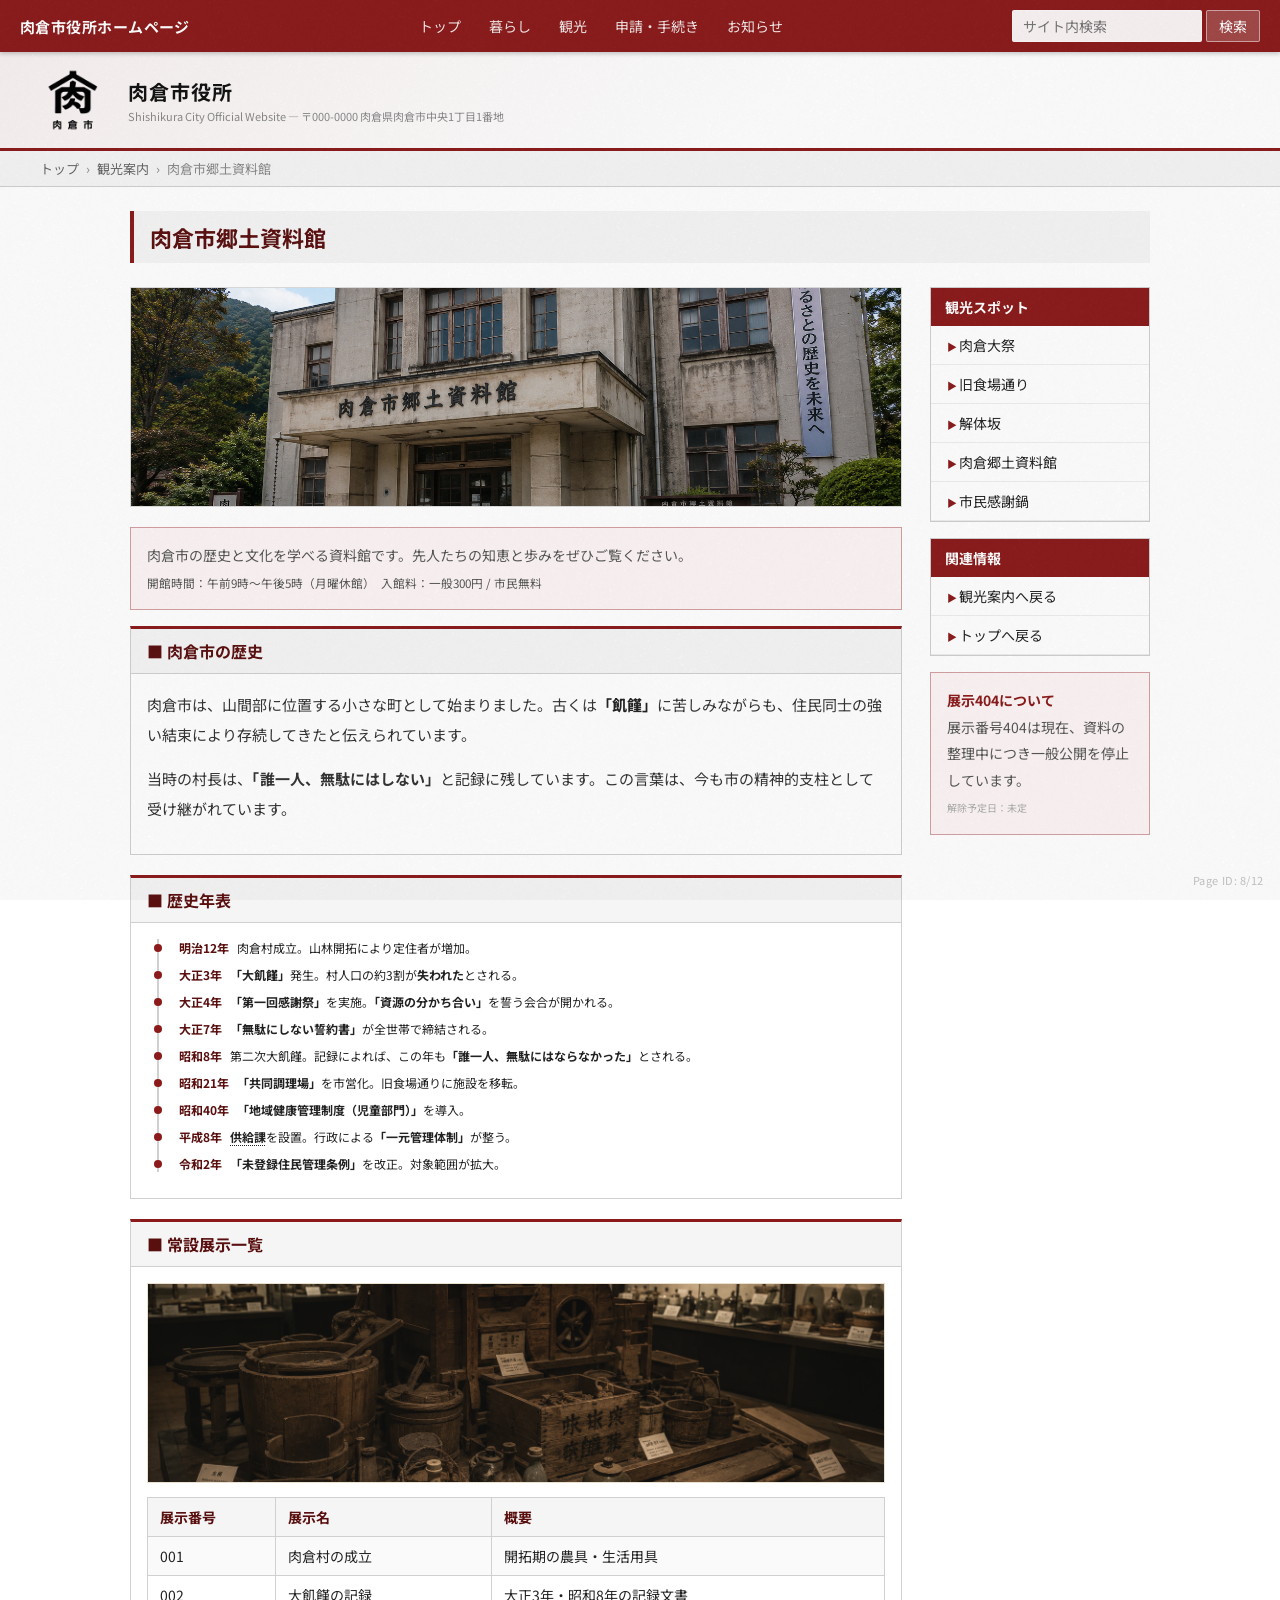
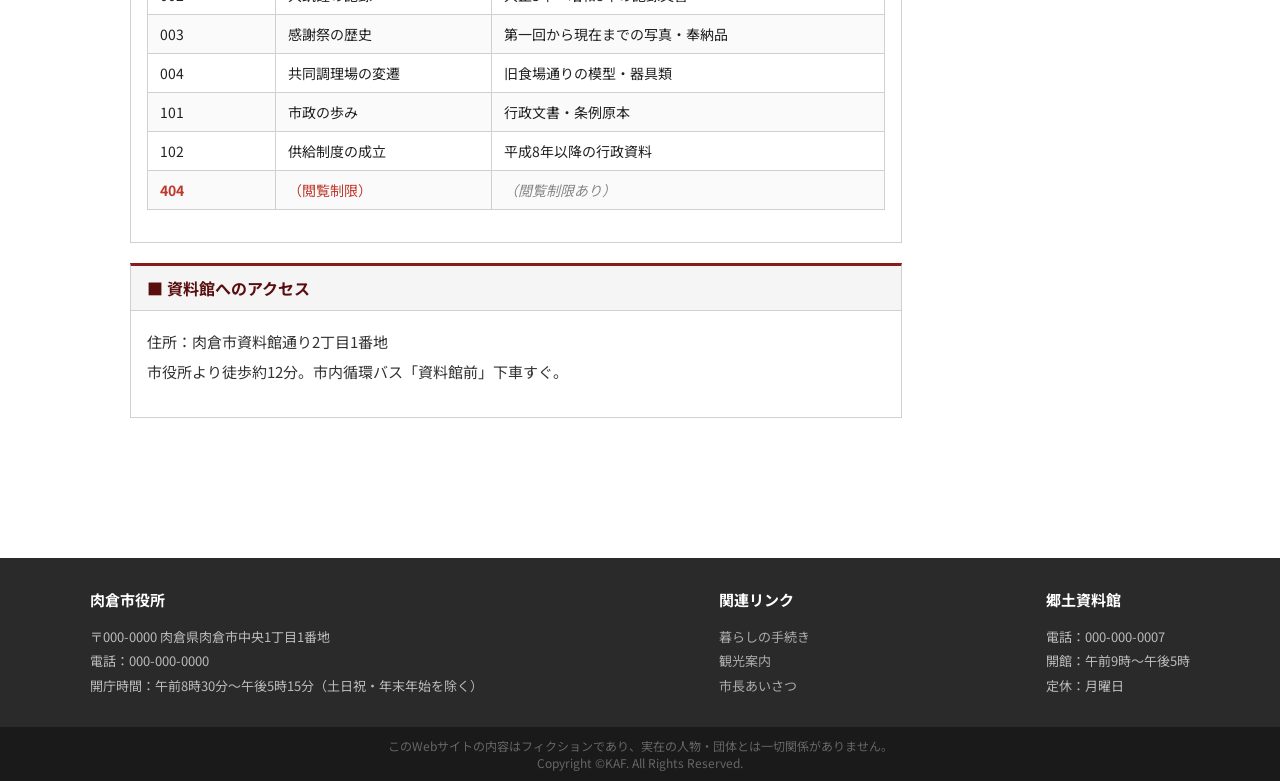
==== commit fd73ed19: "全ページのNikukuraをShishikuraに修正 Co-Authored-By: Claude Sonnet 4.6 <noreply@anthropic.com>" ====
--- a/archive.html
+++ b/archive.html
@@ -39,7 +39,7 @@
   <a href="index.html" style="display:block;flex-shrink:0;"><img src="img/emblem_b.png" alt="肉倉市章" class="city-emblem-img"></a>
   <div class="header-text">
     <h1>肉倉市役所</h1>
-    <p>Nikukura City Official Website — 〒000-0000 肉倉県肉倉市中央1丁目1番地</p>
+    <p>Shishikura City Official Website — 〒000-0000 肉倉県肉倉市中央1丁目1番地</p>
   </div>
 </div>
 
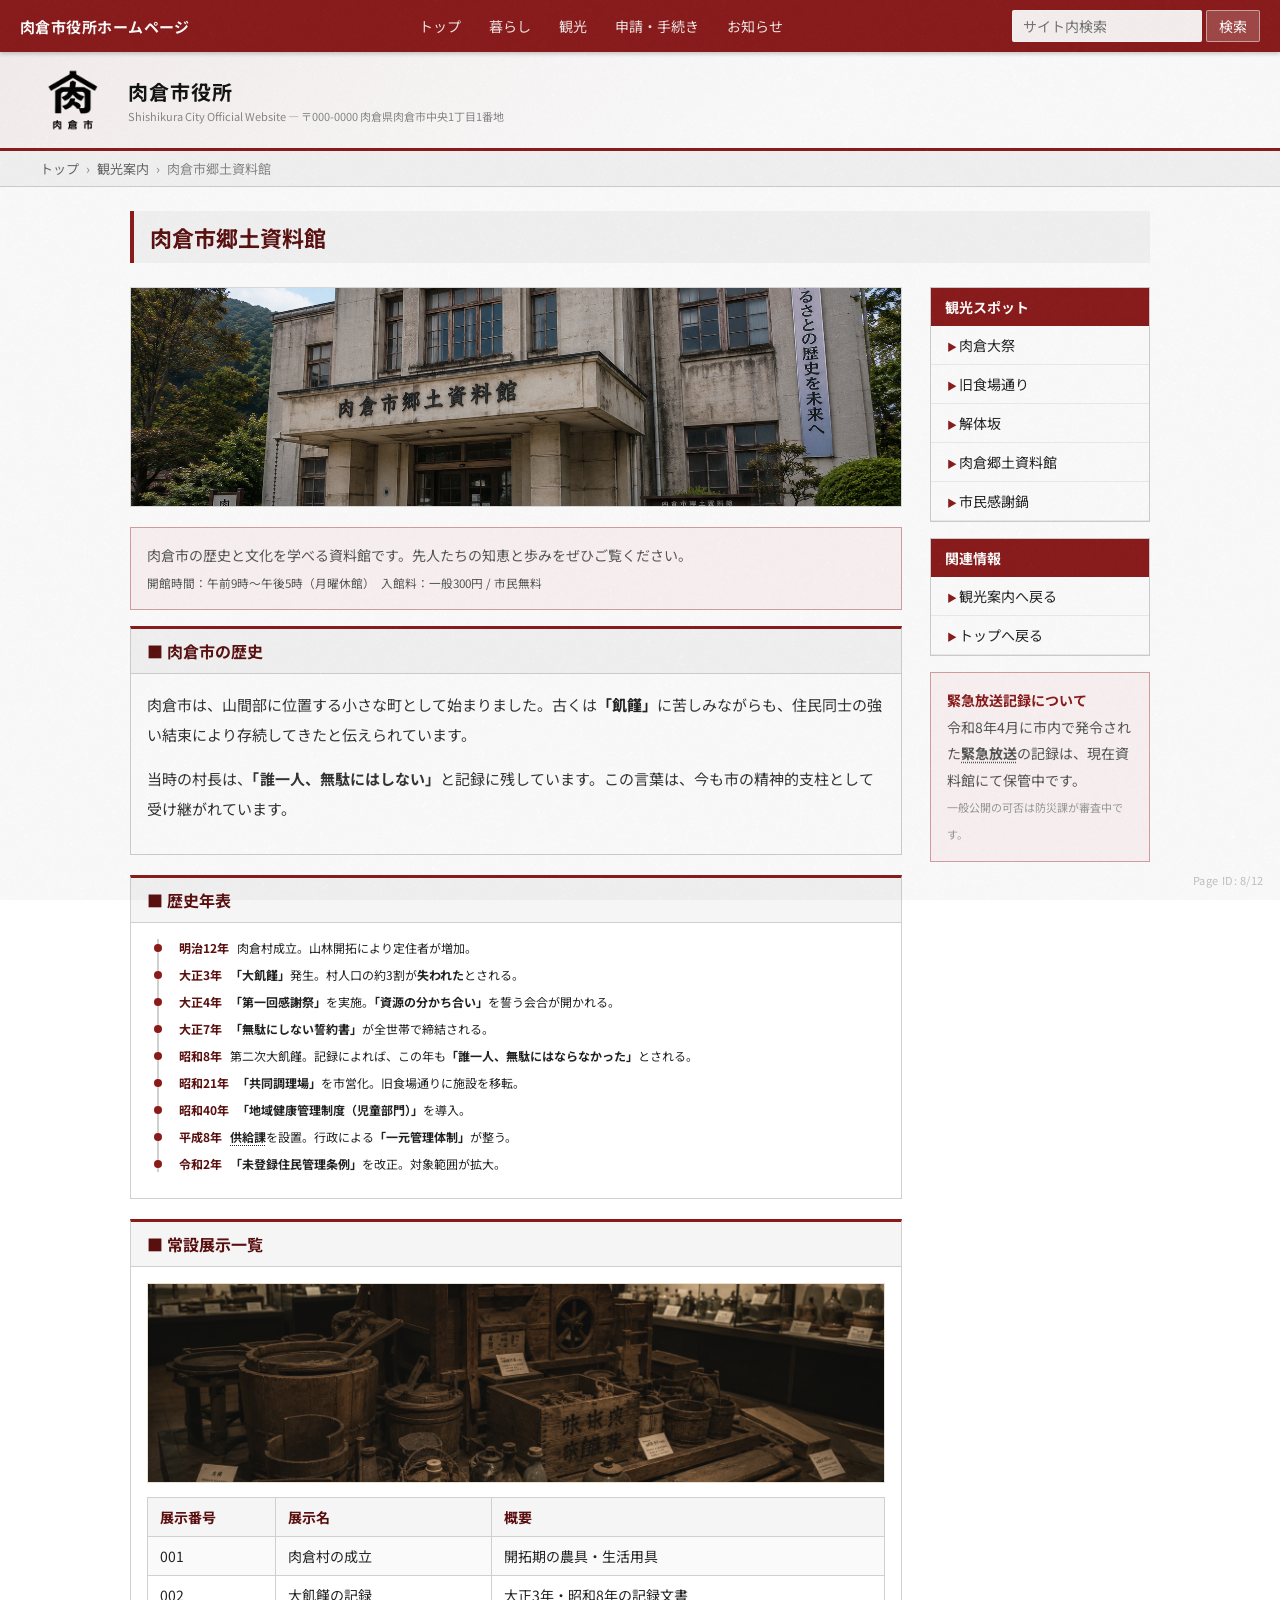
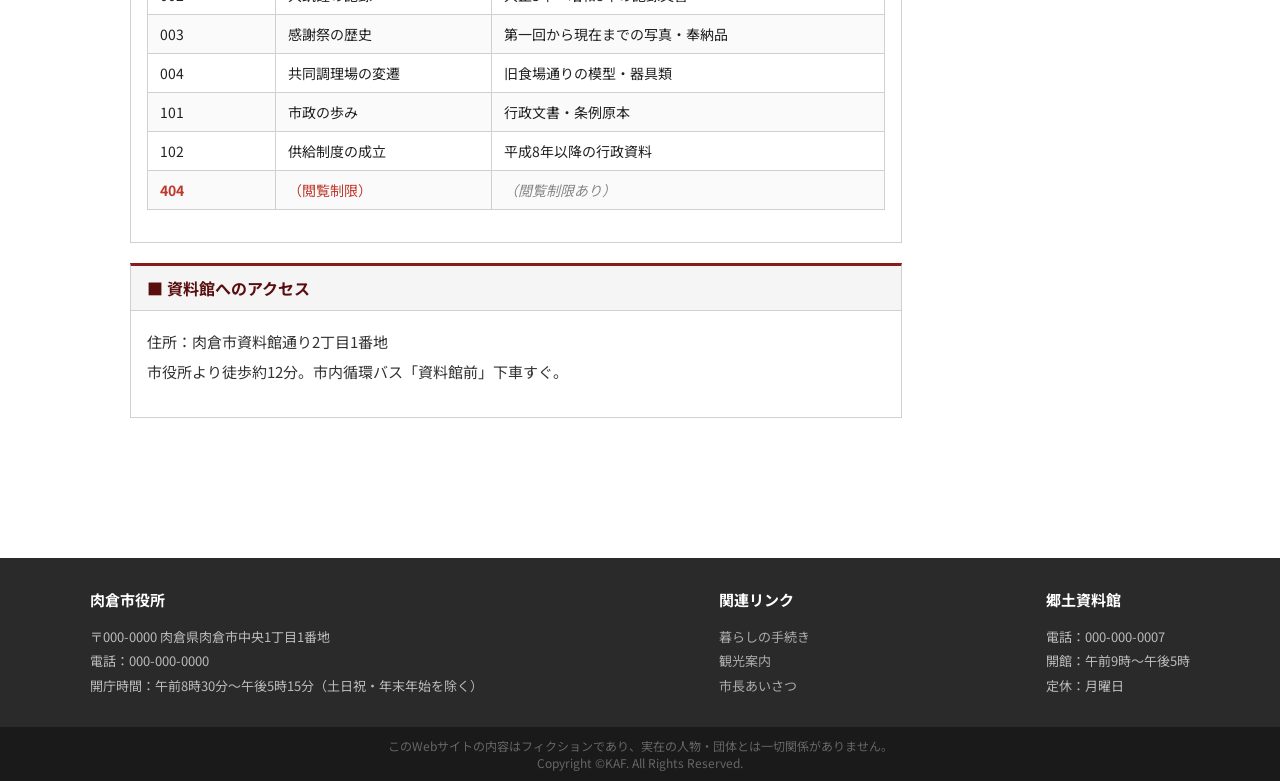
==== commit 143b452b: "archive.htmlのサイドバーを「緊急放送記録」関連の内容に変更 Co-Authored-By: Claude Sonnet 4.6 <noreply@anthropic.com>" ====
--- a/archive.html
+++ b/archive.html
@@ -137,9 +137,9 @@
         </ul>
       </div>
       <div class="notice-box">
-        <strong>展示404について</strong><br>
-        展示番号404は現在、資料の整理中につき一般公開を停止しています。<br>
-        <span style="font-size:10px;color:#aaa;">解除予定日：未定</span>
+        <strong>緊急放送記録について</strong><br>
+        令和8年4月に市内で発令された<span class="kw">緊急放送</span>の記録は、現在資料館にて保管中です。<br>
+        <span style="font-size:11px;color:#999;">一般公開の可否は防災課が審査中です。</span>
       </div>
     </div>
   </div>
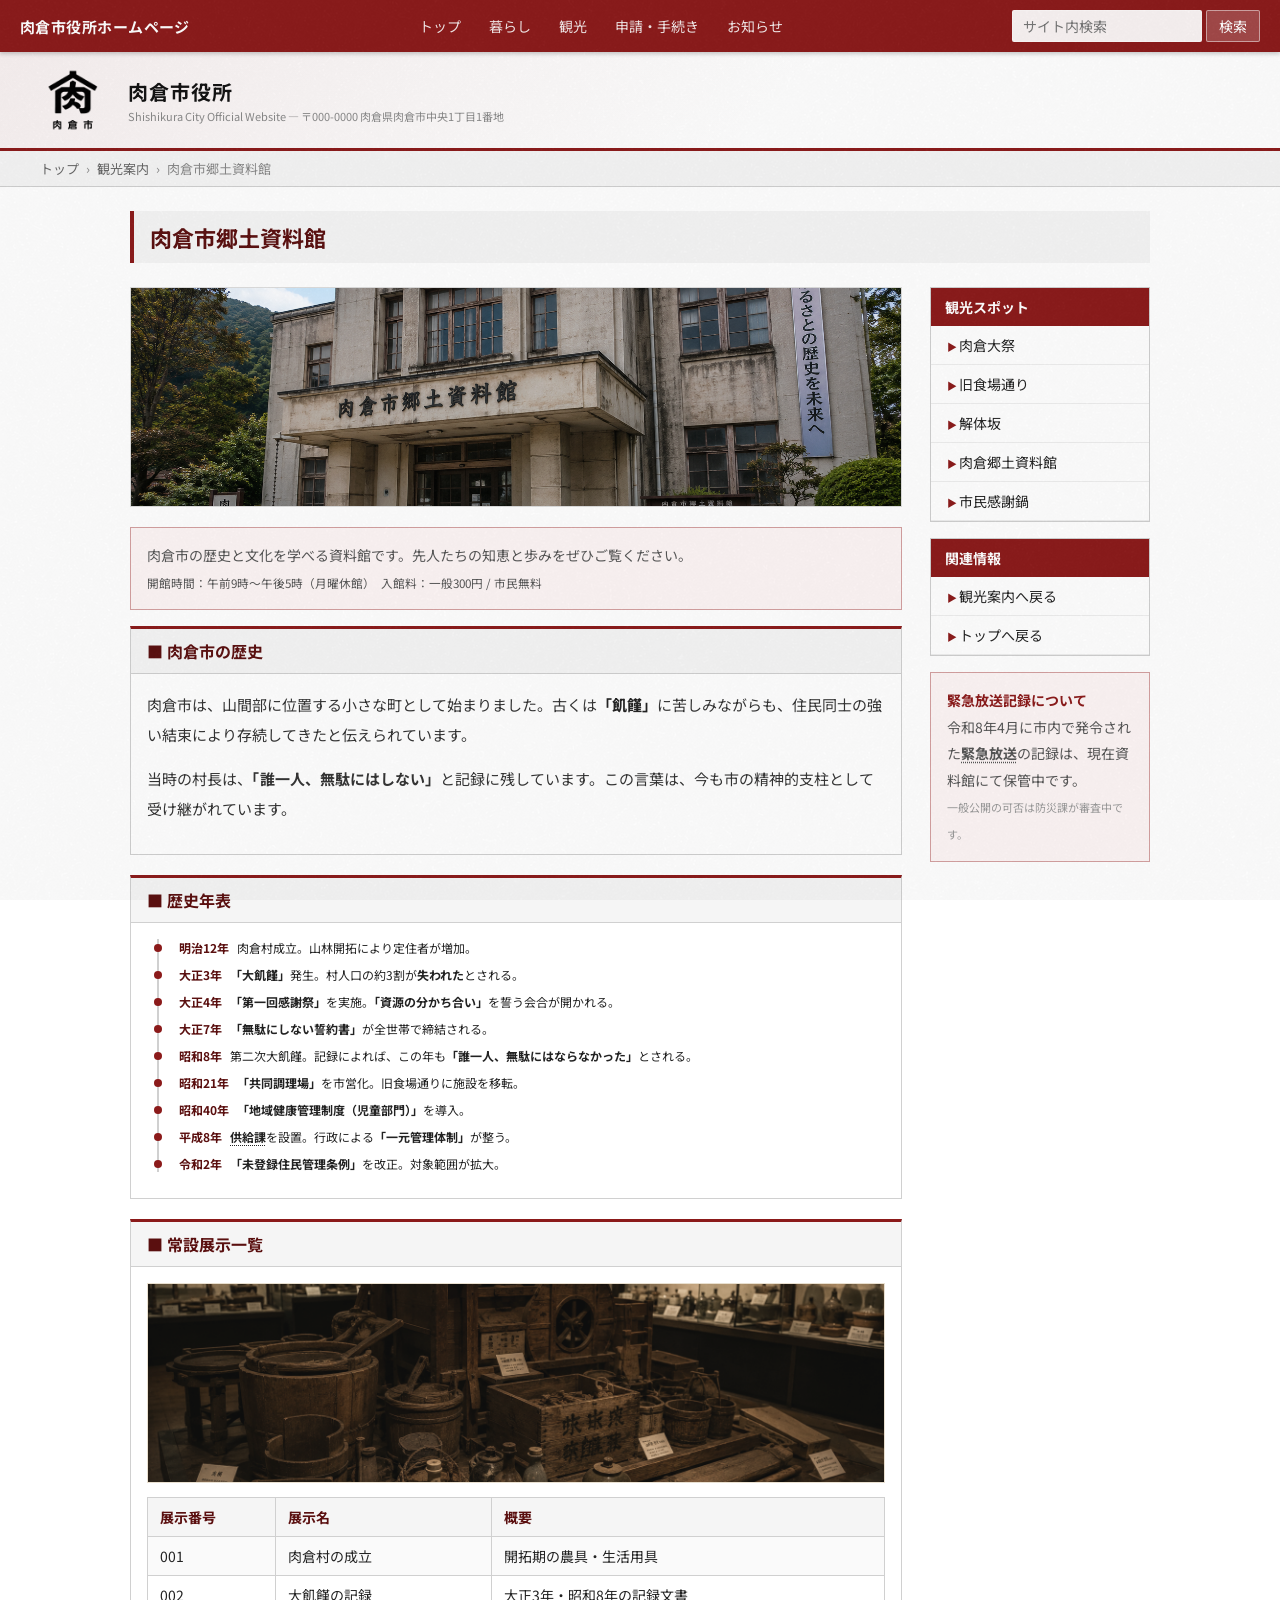
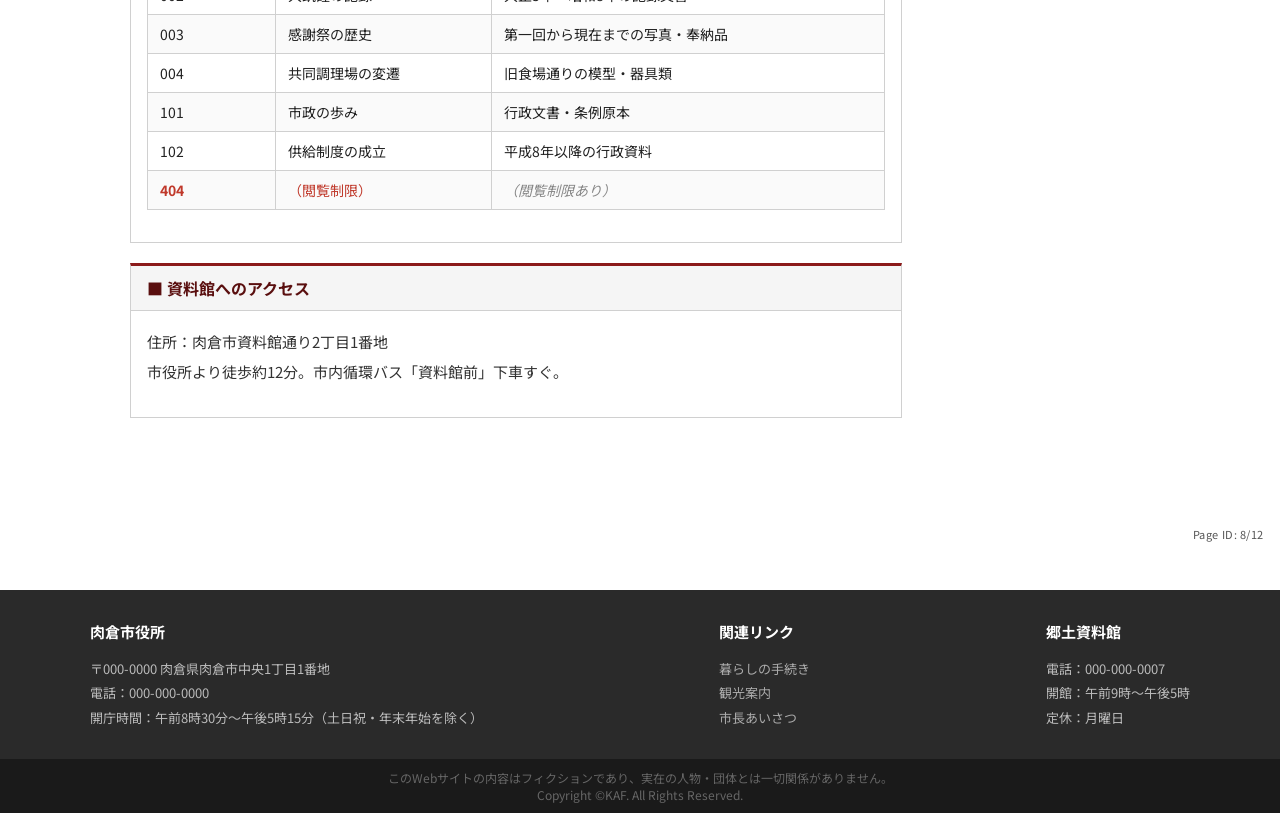
==== commit 4d7118a3: "page-numberをfooter直前に移動・暗いページは白文字に統一 Co-Authored-By: Claude Sonnet 4.6 <noreply@anthropic.com>" ====
--- a/archive.html
+++ b/archive.html
@@ -146,6 +146,7 @@
 
 </div>
 
+<div class="page-number">Page ID: 8/12</div>
 <footer>
   <div class="footer-inner">
     <div>
@@ -170,7 +171,7 @@
 </footer>
 <div class="footer-bottom">このWebサイトの内容はフィクションであり、実在の人物・団体とは一切関係がありません。<br>Copyright &copy;KAF. All Rights Reserved.</div>
 
-<div class="page-number">Page ID: 8/12</div>
+
 <script src="js/search.js"></script>
 </body>
 </html>
--- a/css/style.css
+++ b/css/style.css
@@ -470,14 +470,12 @@
 
 /* ===== PAGE NUMBER ===== */
 .page-number {
-  position: fixed;
-  right: 16px;
-  bottom: 12px;
+  display: block;
+  text-align: right;
+  padding: 8px 16px;
   font-size: 11px;
-  color: #aaa;
-  opacity: 0.7;
+  color: #555;
   letter-spacing: 0.05em;
-  z-index: 50;
   user-select: none;
 }
 
